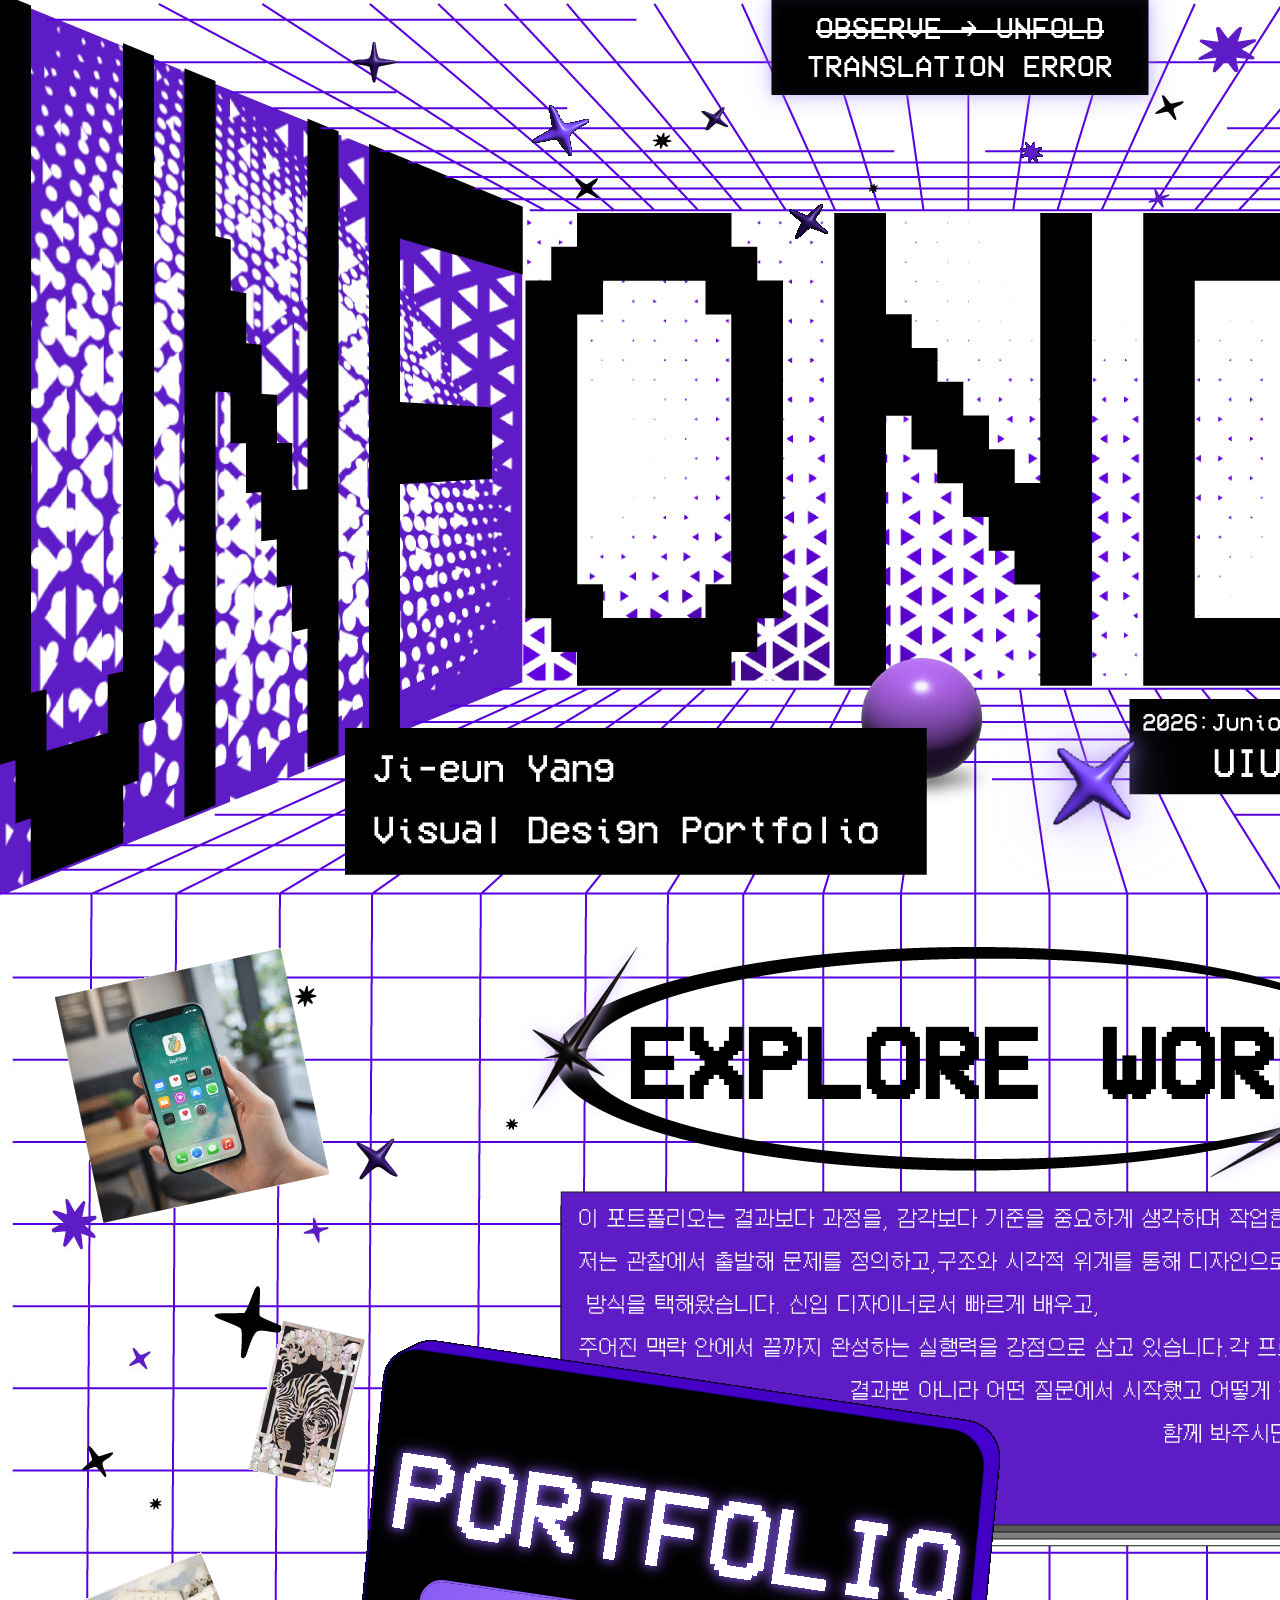
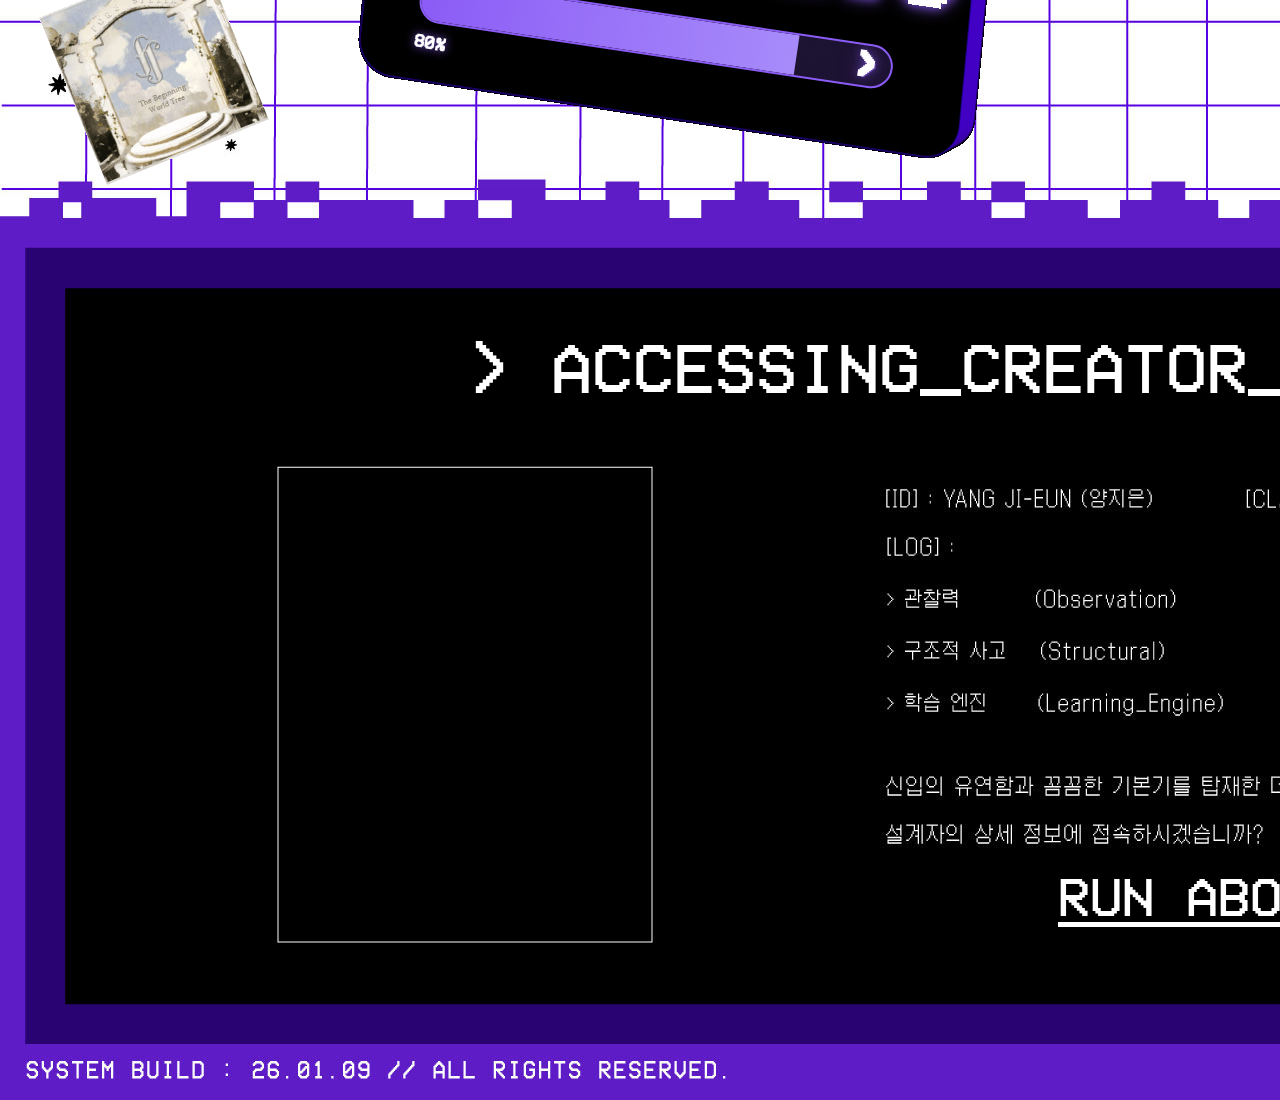
==== index.html @ 800c7cb9 "Add files via upload" ====
<!DOCTYPE html>
<html lang="ko">
<head>
    <meta charset="UTF-8">
    <meta name="viewport" content="width=device-width, initial-scale=1.0">
    <title>UNFOND - 양지은 포트폴리오</title>
    <link rel="stylesheet" href="css/index.css">
</head>
<body>
    <div class="loading-screen" id="loadingScreen">
        <div class="loading-content">
            <div class="loading-bar-container">
                <div class="loading-bar" id="loadingBar"></div>
            </div>
            <div class="loading-text" id="loadingText">0%</div>
        </div>
    </div>
    <div class="black-box"></div>
    <div class="image-wrapper">
        <div class="section-1-square">
            <div class="section-1-text">
                <div class="section-1-text-line1">OBSERVE → UNFOLD</div>
                <div class="section-1-text-line2">TRANSLATION ERROR</div>
            </div>
        </div>
        <img src="images/3d_1.png" alt="3D 1" class="section-1-3d">
        <img src="images/star_3.png" alt="Star 3" class="star-3">
        <img src="images/star_4.png" alt="Star 4" class="star-4">
        <img src="images/Section_1.jpg" alt="Background" usemap="#explore-work-map" class="bgc-image">
        <div class="section-2-container">
            <img src="images/Section_2.jpg" alt="Background" class="bgc-image section-2-bg">
            <div class="explore-work-text">EXPLORE WORK</div>
            <img src="images/STAR_1.png" alt="Star Section 2" class="star-section2">
            <img src="images/1.png" alt="Image 1" class="image-1">
            <img src="images/2.png" alt="Image 2" class="image-2">
            <img src="images/3.png" alt="Image 3" class="image-3">
            <img src="images/4.png" alt="Image 4" class="image-4">
            <img src="images/5.png" alt="Image 5" class="image-5">
            <img src="images/6.png" alt="Image 6" class="image-6">
            <img src="images/7.png" alt="Image 7" class="image-7">
            <a href="Portfolio.html" class="box-1-link">
                <img src="images/box_1.png" alt="Box 1" class="box-1-image">
            </a>
            <a href="Portfolio.html" class="text-2-link">
                <img src="images/text_2.png" alt="Text 2" class="text-2-image">
            </a>
            <a href="Portfolio.html" class="section-2-loading">
                <div class="section-2-loading-bar-container">
                    <div class="section-2-loading-bar" id="section2LoadingBar"></div>
                    <div class="section-2-loading-arrow">></div>
                    <div class="section-2-loading-view">view</div>
                </div>
                <div class="section-2-loading-text" id="section2LoadingText">80%</div>
            </a>
        </div>
        <img src="images/Section_3.jpg" alt="Background" class="bgc-image" id="bgi3-image">
        <div class="section3-text" id="section3-text">> ACCESSING_CREATOR_DATA<span class="blinking-underscore">_</span></div>
        <a href="about.html" class="section3-text-bottom" id="section3-text-bottom"> RUN ABOUT_ME.EXE → </a>
        <img src="images/star.png" alt="Star" class="star-1">
        <img src="images/star_2.png" alt="Star 2" class="star-2">
        <map name="explore-work-map">
            <area shape="rect" coords="495,1514,1039,1903" href="Portfolio.html" alt="EXPLORE WORK" title="EXPLORE WORK">
        </map>
    </div>
    <script src="script/index-loading.js"></script>
    <script src="script/index-scroll.js"></script>
    <script src="script/index-loading-link.js"></script>
</body>
</html>
---- css/index.css ----
@font-face {
    font-family: 'Galmuri14';
    src: url('../font/Galmuri14.ttf') format('truetype');
    font-weight: normal;
    font-style: normal;
}

@font-face {
    font-family: 'VCR_OSD_MONO_1.001';
    src: url('../font/VCR_OSD_MONO_1.001.ttf') format('truetype');
    font-weight: normal;
    font-style: normal;
}

* {
    margin: 0;
    padding: 0;
    box-sizing: border-box;
}

html {
    scrollbar-width: none; /* Firefox */
    -ms-overflow-style: none; /* IE and Edge */
}

html::-webkit-scrollbar {
    display: none; /* Chrome, Safari, Opera */
}

body {
    margin: 0;
    padding: 0;
    text-align: center;
    position: relative;
    overflow-y: scroll;
    -webkit-overflow-scrolling: touch;
    scroll-behavior: smooth;
    scroll-snap-type: y proximity;
    background-color: #000;
    background-image: 
        linear-gradient(rgba(139, 92, 246, 0.3) 1px, transparent 1px),
        linear-gradient(90deg, rgba(139, 92, 246, 0.3) 1px, transparent 1px);
    background-size: 50px 50px;
    scrollbar-width: none; /* Firefox */
    -ms-overflow-style: none; /* IE and Edge */
}

body::-webkit-scrollbar {
    display: none; /* Chrome, Safari, Opera */
}

.black-box {
    position: absolute;
    bottom: 0;
    left: 0;
    width: 100%;
    height: 1316px;
    background-color: #000;
    z-index: -1;
}

.image-wrapper {
    position: relative;
    width: 1920px;
    margin: 0 auto;
}

.section-1-square {
    position: absolute;
    top: 0;
    left: 50%;
    transform: translateX(-50%);
    width: 377px;
    height: 95px;
    background-color: #000000;
    opacity: 1;
    z-index: 100;
    box-shadow: 
        0 0 10px rgba(167, 139, 250, 0.4),
        0 0 20px rgba(167, 139, 250, 0.3),
        0 0 30px rgba(167, 139, 250, 0.2),
        inset 0 0 15px rgba(167, 139, 250, 0.1);
    display: flex;
    align-items: center;
    justify-content: center;
    padding: 10px;
    box-sizing: border-box;
    overflow: hidden;
}

.section-1-3d {
    position: absolute;
    top: 29%;
    left: 57%;
    transform: translate(-50%, -50%);
    width: auto;
    height: auto;
    z-index: 101;
    filter: drop-shadow(0 0 10px rgba(167, 139, 250, 0.6)) drop-shadow(0 0 20px rgba(167, 139, 250, 0.4)) drop-shadow(0 0 30px rgba(167, 139, 250, 0.3));
}

.section-1-text {
    display: flex;
    flex-direction: column;
    align-items: center;
    justify-content: center;
    width: 100%;
    height: 100%;
    text-align: center;
}

.section-1-text-line1 {
    font-family: 'VCR_OSD_MONO_1.001', monospace;
    font-size: 30px;
    color: #ffffff;
    text-decoration: line-through;
    white-space: nowrap;
    margin-bottom: 5px;
}

.section-1-text-line2 {
    font-family: 'VCR_OSD_MONO_1.001', monospace;
    font-size: 30px;
    color: #ffffff;
    white-space: nowrap;
}

.bgc-image {
    width: 1920px;
    height: auto;
    display: block;
    margin: 0 auto;
    position: relative;
    scroll-snap-align: start;
}

.section-2-container {
    position: relative;
    width: 1920px;
    margin: 0 auto;
    scroll-snap-align: start;
}

.section-2-bg {
    width: 1920px;
    height: auto;
    display: block;
    margin: 0 auto;
}

.star-section2 {
    position: absolute;
    top: 18%;
    left: 51%;
    transform: translate(-50%, -50%);
    width: auto;
    height: auto;
    display: block;
    z-index: 5;
    filter: drop-shadow(0 0 5px rgba(220, 200, 255, 0.9)) drop-shadow(0 0 8px rgba(220, 200, 255, 0.6));
}

.explore-work-text {
    position: absolute;
    top: 111px;
    left: 51%;
    transform: translateX(calc(-50% + 0.5px));
    font-family: 'VCR_OSD_MONO_1.001', monospace;
    font-size: 100px;
    font-weight: bold;
    color: #000000;
    text-align: center;
    z-index: 10;
    white-space: nowrap;
}

.image-1 {
    position: absolute;
    top: 85%;
    left: 8%;
    transform: translate(-50%, -50%);
    width: auto;
    height: auto;
    display: block;
    z-index: 6;
    animation: floatImage1 2.5s ease-in-out infinite;
    animation-delay: 0s;
}

.image-4 {
    position: absolute;
    top: 21%;
    left: 10%;
    transform: translate(-50%, -50%);
    width: auto;
    height: auto;
    display: block;
    z-index: 6;
    animation: floatImage4 3.6s ease-in-out infinite;
    animation-delay: 0.3s;
}

.image-5 {
    position: absolute;
    top: 56%;
    left: 16%;
    transform: translate(-50%, -50%);
    width: auto;
    height: auto;
    display: block;
    z-index: 6;
    animation: floatImage5 4.2s ease-in-out infinite;
    animation-delay: 0.6s;
}

.image-2 {
    position: absolute;
    top: 17%;
    left: 84%;
    transform: translate(-50%, -50%);
    width: auto;
    height: auto;
    display: block;
    z-index: 6;
    animation: floatImage2 3.2s ease-in-out infinite;
    animation-delay: 0.1s;
}

.image-3 {
    position: absolute;
    top: 82%;
    left: 83%;
    transform: translate(-50%, -50%);
    width: auto;
    height: auto;
    display: block;
    z-index: 6;
    animation: floatImage3 3.8s ease-in-out infinite;
    animation-delay: 0.4s;
}

.image-6 {
    position: absolute;
    top: 46%;
    left: 81%;
    transform: translate(-50%, -50%);
    width: auto;
    height: auto;
    display: block;
    z-index: 6;
    animation: floatImage6 4.0s ease-in-out infinite;
    animation-delay: 0.5s;
}

.image-7 {
    position: absolute;
    top: 55%;
    left: 94%;
    transform: translate(-50%, -50%);
    width: auto;
    height: auto;
    display: block;
    z-index: 6;
    animation: floatImage7 3.4s ease-in-out infinite;
    animation-delay: 0.2s;
}

@keyframes floatImage1 {
    0%, 100% {
        transform: translate(-50%, -50%) translateY(0);
    }
    50% {
        transform: translate(-50%, -50%) translateY(-20px);
    }
}

@keyframes floatImage4 {
    0%, 100% {
        transform: translate(-50%, -50%) translateY(0);
    }
    50% {
        transform: translate(-50%, -50%) translateY(-18px);
    }
}

@keyframes floatImage5 {
    0%, 100% {
        transform: translate(-50%, -50%) translateY(0);
    }
    50% {
        transform: translate(-50%, -50%) translateY(-22px);
    }
}

@keyframes floatImage2 {
    0%, 100% {
        transform: translate(-50%, -50%) translateY(0);
    }
    50% {
        transform: translate(-50%, -50%) translateY(-18px);
    }
}

@keyframes floatImage3 {
    0%, 100% {
        transform: translate(-50%, -50%) translateY(0);
    }
    50% {
        transform: translate(-50%, -50%) translateY(-20px);
    }
}

@keyframes floatImage6 {
    0%, 100% {
        transform: translate(-50%, -50%) translateY(0);
    }
    50% {
        transform: translate(-50%, -50%) translateY(-19px);
    }
}

@keyframes floatImage7 {
    0%, 100% {
        transform: translate(-50%, -50%) translateY(0);
    }
    50% {
        transform: translate(-50%, -50%) translateY(-21px);
    }
}

.box-1-link {
    position: absolute;
    top: 434px;
    left: 344px;
    z-index: 50;
    display: block;
    cursor: pointer;
}

.box-1-image {
    display: block;
    width: auto;
    height: auto;
}

.text-2-link {
    position: absolute;
    top: 456px;
    left: 335px;
    z-index: 51;
    display: block;
    cursor: pointer;
}

.text-2-image {
    display: block;
    width: auto;
    height: auto;
    filter: drop-shadow(0 0 5px rgba(139, 92, 246, 0.8)) 
            drop-shadow(0 0 8px rgba(139, 92, 246, 0.6));
    transition: filter 0.3s ease;
}

.text-2-link:hover .text-2-image {
    filter: drop-shadow(0 0 8px rgba(139, 92, 246, 1)) 
            drop-shadow(0 0 12px rgba(139, 92, 246, 0.8));
}

.section-2-loading {
    position: absolute;
    top: 712px;
    left: 415px;
    z-index: 52;
    display: flex;
    flex-direction: column;
    align-items: flex-start;
    gap: 10px;
    transform: rotate(8.5deg);
    text-decoration: none;
    cursor: pointer;
}

.section-2-loading-bar-container {
    width: 478px;
    height: 44px;
    background-color: rgba(139, 92, 246, 0.2);
    border: 2px solid #8B5CF6;
    border-radius: 55px;
    overflow: hidden;
    position: relative;
}

.section-2-loading-bar {
    height: 100%;
    width: 80%;
    background: linear-gradient(90deg, #8B5CF6, #A78BFA);
    transition: width 0.5s ease;
}

.section-2-loading:hover .section-2-loading-bar {
    width: 100%;
}

.section-2-loading-arrow {
    position: absolute;
    right: 15px;
    top: 50%;
    transform: translateY(-50%);
    color: #fff;
    font-family: 'VCR_OSD_MONO_1.001', monospace;
    font-size: 32px;
    font-weight: 900;
    -webkit-text-stroke: 2px #fff;
    text-shadow: 
        0 0 10px rgba(139, 92, 246, 0.8),
        0 0 20px rgba(139, 92, 246, 0.6),
        2px 2px 0px rgba(139, 92, 246, 0.5);
    animation: blinkArrow 1s ease-in-out infinite;
    transition: color 0.5s ease, -webkit-text-stroke 0.5s ease, text-shadow 0.5s ease;
}

.section-2-loading:hover .section-2-loading-arrow {
    color: #000;
    -webkit-text-stroke: 2px #000;
    text-shadow: 
        0 0 10px rgba(0, 0, 0, 0.8),
        0 0 20px rgba(0, 0, 0, 0.6),
        2px 2px 0px rgba(0, 0, 0, 0.5);
}

.section-2-loading-view {
    position: absolute;
    right: 60px;
    top: 50%;
    transform: translateY(-50%);
    font-family: 'VCR_OSD_MONO_1.001', monospace;
    font-size: 20px;
    color: #000;
    opacity: 0;
    visibility: hidden;
    transition: opacity 0.3s ease 0.5s, visibility 0.3s ease 0.5s;
    pointer-events: none;
    z-index: 10;
}

.section-2-loading:hover .section-2-loading-view {
    opacity: 1;
    visibility: visible;
}



@keyframes blinkArrow {
    0%, 100% {
        opacity: 1;
    }
    50% {
        opacity: 0.3;
    }
}

.section-2-loading-text {
    color: #fff;
    font-family: 'VCR_OSD_MONO_1.001', monospace;
    font-size: 18px;
    font-weight: bold;
    text-shadow: 0 0 10px rgba(139, 92, 246, 0.8);
    transition: opacity 0.3s ease;
}

.star-1 {
    position: absolute;
    top: 194px;
    left: 781px;
    width: auto;
    height: auto;
    display: block;
    z-index: 5;
    animation: floatStar1 3.2s ease-in-out infinite, starGlow 2.1s ease-in-out infinite;
    animation-delay: 0s;
}

.star-2 {
    position: absolute;
    top: 124px;
    left: 1003px;
    width: auto;
    height: auto;
    display: block;
    z-index: 5;
    animation: floatStar2 4.5s ease-in-out infinite, starGlow 2.15s ease-in-out infinite;
    animation-delay: 0.3s;
}

.star-3 {
    position: absolute;
    top: 89px;
    left: 519px;
    width: auto;
    height: auto;
    display: block;
    z-index: 5;
    animation: floatStar3 3.8s ease-in-out infinite, starGlow 2s ease-in-out infinite;
    animation-delay: 0.6s;
}

.star-4 {
    position: absolute;
    top: 135px;
    left: 1270px;
    width: auto;
    height: auto;
    display: block;
    z-index: 5;
    animation: floatStar4 4.2s ease-in-out infinite, starGlow 2.2s ease-in-out infinite;
    animation-delay: 0.2s;
}

@keyframes floatStar1 {
    0%, 100% {
        transform: translateY(0);
    }
    50% {
        transform: translateY(-18px);
    }
}

@keyframes floatStar2 {
    0%, 100% {
        transform: translateY(0);
    }
    50% {
        transform: translateY(-20px);
    }
}

@keyframes floatStar3 {
    0%, 100% {
        transform: translateY(0);
    }
    50% {
        transform: translateY(-16px);
    }
}

@keyframes floatStar4 {
    0%, 100% {
        transform: translateY(0);
    }
    50% {
        transform: translateY(-22px);
    }
}

@keyframes starGlow {
    0%, 100% {
        filter: drop-shadow(0 0 5px rgba(220, 200, 255, 0.9)) 
                drop-shadow(0 0 8px rgba(220, 200, 255, 0.6));
    }
    50% {
        filter: drop-shadow(0 0 8px rgba(220, 200, 255, 1)) 
                drop-shadow(0 0 12px rgba(220, 200, 255, 0.7));
    }
}

area {
    cursor: pointer;
}

.section3-text {
    position: absolute;
    font-family: 'VCR_OSD_MONO_1.001', monospace;
    font-size: 70px;
    color: #fff;
    text-align: center;
    z-index: 10;
    white-space: nowrap;
}

.blinking-underscore {
    display: inline-block;
    animation: blinkUnderscore 2s infinite;
    font-weight: 100;
}

@keyframes blinkUnderscore {
    0%, 50% {
        opacity: 1;
    }
    51%, 100% {
        opacity: 0;
    }
}

.section3-text-bottom {
    position: absolute;
    font-family: 'VCR_OSD_MONO_1.001', monospace;
    font-size: 55px;
    color: #fff;
    text-align: right;
    z-index: 10;
    white-space: nowrap;
    cursor: pointer;
    transition: all 0.3s ease;
}

.section3-text-bottom:hover {
    text-decoration: underline;
    text-shadow: 
        0 0 10px rgba(139, 92, 246, 0.8),
        0 0 20px rgba(139, 92, 246, 0.6),
        0 0 30px rgba(139, 92, 246, 0.4),
        0 0 40px rgba(139, 92, 246, 0.3),
        0 0 50px rgba(139, 92, 246, 0.2);
    animation: sparkleGlow 1.5s ease-in-out infinite;
}

@keyframes sparkleGlow {
    0%, 100% {
        text-shadow: 
            0 0 10px rgba(139, 92, 246, 0.8),
            0 0 20px rgba(139, 92, 246, 0.6),
            0 0 30px rgba(139, 92, 246, 0.4),
            0 0 40px rgba(139, 92, 246, 0.3),
            0 0 50px rgba(139, 92, 246, 0.2);
    }
    25% {
        text-shadow: 
            0 0 15px rgba(139, 92, 246, 1),
            0 0 25px rgba(139, 92, 246, 0.8),
            0 0 35px rgba(139, 92, 246, 0.6),
            0 0 45px rgba(139, 92, 246, 0.4),
            0 0 55px rgba(139, 92, 246, 0.3),
            0 0 65px rgba(139, 92, 246, 0.2);
    }
    50% {
        text-shadow: 
            0 0 20px rgba(139, 92, 246, 1),
            0 0 30px rgba(139, 92, 246, 0.9),
            0 0 40px rgba(139, 92, 246, 0.7),
            0 0 50px rgba(139, 92, 246, 0.5),
            0 0 60px rgba(139, 92, 246, 0.4),
            0 0 70px rgba(139, 92, 246, 0.3),
            0 0 80px rgba(139, 92, 246, 0.2);
    }
    75% {
        text-shadow: 
            0 0 15px rgba(139, 92, 246, 1),
            0 0 25px rgba(139, 92, 246, 0.8),
            0 0 35px rgba(139, 92, 246, 0.6),
            0 0 45px rgba(139, 92, 246, 0.4),
            0 0 55px rgba(139, 92, 246, 0.3),
            0 0 65px rgba(139, 92, 246, 0.2);
    }
}

.loading-screen {
    position: fixed;
    top: 0;
    left: 0;
    width: 100%;
    height: 100%;
    background-color: #000;
    background-image: 
        linear-gradient(rgba(139, 92, 246, 0.3) 1px, transparent 1px),
        linear-gradient(90deg, rgba(139, 92, 246, 0.3) 1px, transparent 1px),
        radial-gradient(circle, rgba(139, 92, 246, 0.6) 1px, transparent 1px),
        radial-gradient(circle, rgba(167, 139, 250, 0.4) 0.5px, transparent 0.5px);
    background-size: 
        50px 50px,
        50px 50px,
        100px 100px,
        50px 50px;
    background-position: 
        0 0,
        0 0,
        0 0,
        25px 25px;
    z-index: 10000;
    display: flex;
    align-items: center;
    justify-content: center;
    transition: opacity 0.5s ease, visibility 0.5s ease;
    overflow: hidden;
}

.loading-screen.hidden {
    opacity: 0;
    visibility: hidden;
}

.loading-content {
    text-align: center;
}

.loading-bar-container {
    width: 300px;
    height: 20px;
    background-color: rgba(139, 92, 246, 0.2);
    border: 2px solid #8B5CF6;
    border-radius: 10px;
    overflow: hidden;
    margin-bottom: 20px;
}

.loading-bar {
    height: 100%;
    width: 0%;
    background: linear-gradient(90deg, #8B5CF6, #A78BFA);
    transition: width 0.3s ease;
    box-shadow: 0 0 10px rgba(139, 92, 246, 0.8);
}

.loading-text {
    color: #fff;
    font-size: 24px;
    font-weight: bold;
    text-shadow: 0 0 10px rgba(139, 92, 246, 0.8);
}
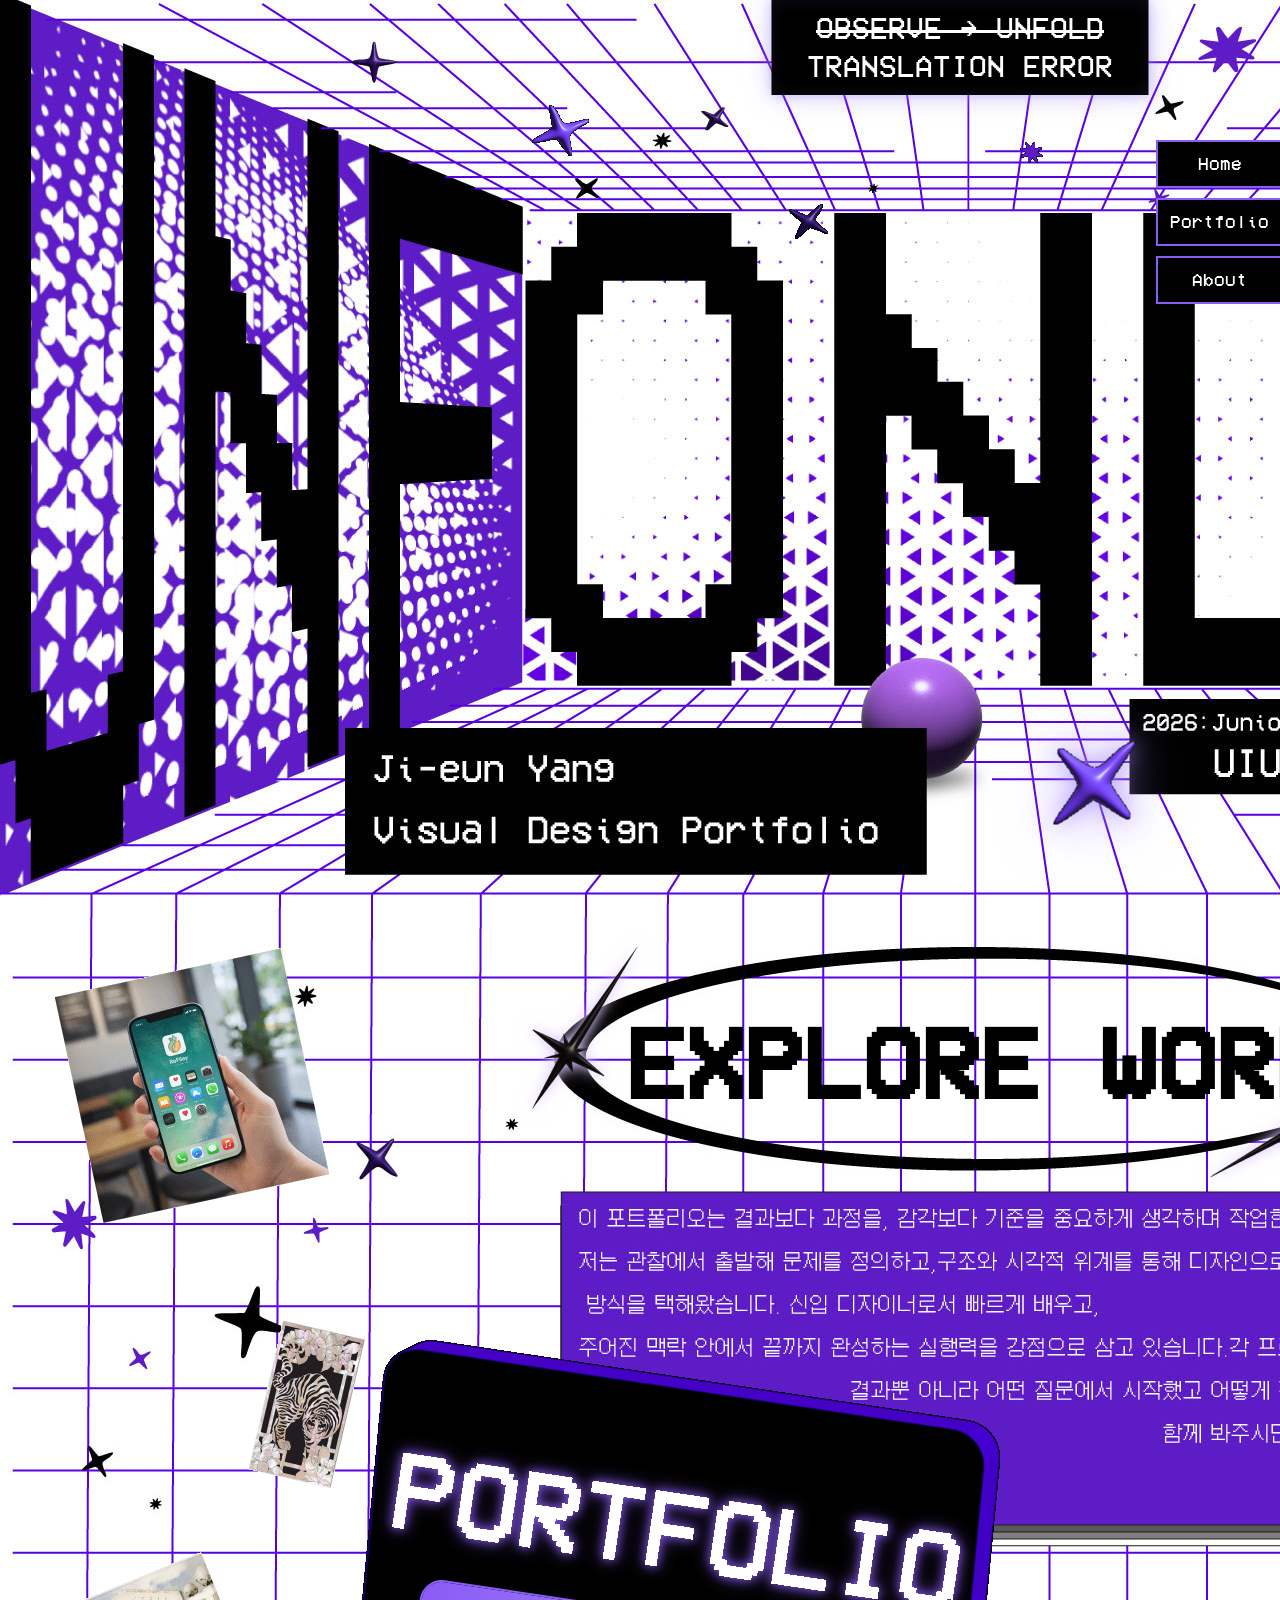
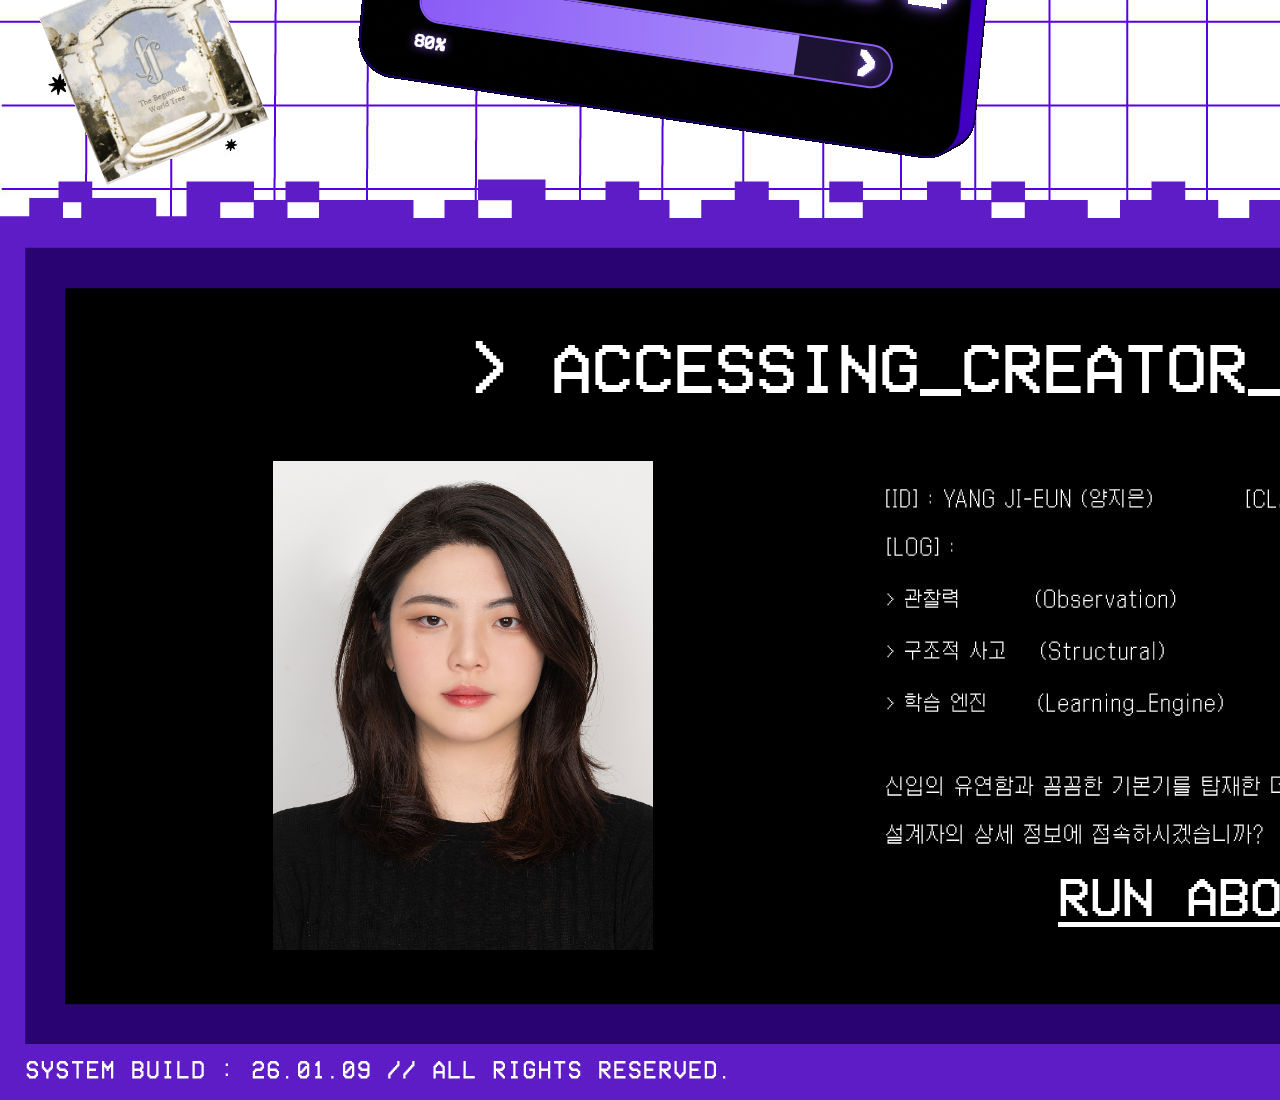
==== commit 10bf2dc7: "Add files via upload" ====
--- a/index.html
+++ b/index.html
@@ -15,8 +15,14 @@
             <div class="loading-text" id="loadingText">0%</div>
         </div>
     </div>
+    <nav class="right-navigation-top">
+        <a href="index.html" class="nav-item">Home</a>
+        <a href="Portfolio.html" class="nav-item">Portfolio</a>
+        <a href="about.html" class="nav-item">About</a>
+    </nav>
     <div class="black-box"></div>
     <div class="image-wrapper">
+        <img src="images/me1.jpg" alt="Me" class="me1-image">
         <div class="section-1-square">
             <div class="section-1-text">
                 <div class="section-1-text-line1">OBSERVE → UNFOLD</div>
--- a/css/index.css
+++ b/css/index.css
@@ -33,6 +33,7 @@
     text-align: center;
     position: relative;
     overflow-y: scroll;
+    overflow-x: hidden;
     -webkit-overflow-scrolling: touch;
     scroll-behavior: smooth;
     scroll-snap-type: y proximity;
@@ -63,6 +64,16 @@
     position: relative;
     width: 1920px;
     margin: 0 auto;
+}
+
+.me1-image {
+    position: absolute;
+    width: 380px;
+    height: auto;
+    top: 2061px;
+    left: 273px;
+    z-index: 5;
+    object-fit: contain;
 }
 
 .section-1-square {
@@ -128,6 +139,7 @@
 .bgc-image {
     width: 1920px;
     height: auto;
+    max-width: 100%;
     display: block;
     margin: 0 auto;
     position: relative;
@@ -144,6 +156,7 @@
 .section-2-bg {
     width: 1920px;
     height: auto;
+    max-width: 100%;
     display: block;
     margin: 0 auto;
 }
@@ -193,6 +206,7 @@
     left: 10%;
     transform: translate(-50%, -50%);
     width: auto;
+    max-width: 100%;
     height: auto;
     display: block;
     z-index: 6;
@@ -206,6 +220,7 @@
     left: 16%;
     transform: translate(-50%, -50%);
     width: auto;
+    max-width: 100%;
     height: auto;
     display: block;
     z-index: 6;
@@ -219,6 +234,7 @@
     left: 84%;
     transform: translate(-50%, -50%);
     width: auto;
+    max-width: 100%;
     height: auto;
     display: block;
     z-index: 6;
@@ -232,6 +248,7 @@
     left: 83%;
     transform: translate(-50%, -50%);
     width: auto;
+    max-width: 100%;
     height: auto;
     display: block;
     z-index: 6;
@@ -245,6 +262,7 @@
     left: 81%;
     transform: translate(-50%, -50%);
     width: auto;
+    max-width: 100%;
     height: auto;
     display: block;
     z-index: 6;
@@ -258,6 +276,7 @@
     left: 94%;
     transform: translate(-50%, -50%);
     width: auto;
+    max-width: 100%;
     height: auto;
     display: block;
     z-index: 6;
@@ -340,6 +359,7 @@
 .box-1-image {
     display: block;
     width: auto;
+    max-width: 100%;
     height: auto;
 }
 
@@ -355,6 +375,7 @@
 .text-2-image {
     display: block;
     width: auto;
+    max-width: 100%;
     height: auto;
     filter: drop-shadow(0 0 5px rgba(139, 92, 246, 0.8)) 
             drop-shadow(0 0 8px rgba(139, 92, 246, 0.6));
@@ -473,6 +494,7 @@
     top: 194px;
     left: 781px;
     width: auto;
+    max-width: 100%;
     height: auto;
     display: block;
     z-index: 5;
@@ -485,6 +507,7 @@
     top: 124px;
     left: 1003px;
     width: auto;
+    max-width: 100%;
     height: auto;
     display: block;
     z-index: 5;
@@ -497,6 +520,7 @@
     top: 89px;
     left: 519px;
     width: auto;
+    max-width: 100%;
     height: auto;
     display: block;
     z-index: 5;
@@ -509,6 +533,7 @@
     top: 135px;
     left: 1270px;
     width: auto;
+    max-width: 100%;
     height: auto;
     display: block;
     z-index: 5;
@@ -717,3 +742,217 @@
     font-weight: bold;
     text-shadow: 0 0 10px rgba(139, 92, 246, 0.8);
 }
+
+/* 모바일 반응형 스타일 */
+@media (max-width: 768px) {
+    .image-wrapper {
+        width: 100%;
+        max-width: 100%;
+    }
+
+    .bgc-image {
+        width: 100%;
+        max-width: 100%;
+        height: auto;
+    }
+
+    .section-2-container {
+        width: 100%;
+        max-width: 100%;
+    }
+
+    .section-2-bg {
+        width: 100%;
+        max-width: 100%;
+    }
+
+    .section-1-square {
+        width: 90%;
+        max-width: 100%;
+        height: auto;
+        min-height: 70px;
+        padding: 15px 10px;
+    }
+
+    .section-1-text-line1,
+    .section-1-text-line2 {
+        font-size: 16px;
+    }
+
+    .section-1-3d {
+        width: 60%;
+        max-width: 100%;
+        top: 25%;
+        left: 50%;
+    }
+
+    .star-3,
+    .star-4 {
+        width: 30px;
+        max-width: 100%;
+        height: auto;
+    }
+
+    .star-1,
+    .star-2 {
+        width: 25px;
+        max-width: 100%;
+        height: auto;
+    }
+
+    .explore-work-text {
+        font-size: 32px;
+        top: 60px;
+        left: 50%;
+        white-space: normal;
+    }
+
+    .star-section2 {
+        width: 40px;
+        max-width: 100%;
+        height: auto;
+        top: 15%;
+    }
+
+    .image-1,
+    .image-2,
+    .image-3,
+    .image-4,
+    .image-5,
+    .image-6,
+    .image-7 {
+        width: 60px;
+        max-width: 100%;
+        height: auto;
+    }
+
+    .box-1-link {
+        top: 30%;
+        left: 10%;
+        width: 80px;
+        max-width: 100%;
+    }
+
+    .box-1-image {
+        width: 100%;
+        max-width: 100%;
+        height: auto;
+    }
+
+    .text-2-link {
+        top: 32%;
+        left: 10%;
+        width: 100px;
+        max-width: 100%;
+    }
+
+    .text-2-image {
+        width: 100%;
+        max-width: 100%;
+        height: auto;
+    }
+
+    .section-2-loading {
+        top: 50%;
+        left: 50%;
+        transform: translate(-50%, -50%) rotate(0deg);
+        width: 80%;
+        max-width: 100%;
+    }
+
+    .section-2-loading-bar-container {
+        width: 100%;
+        max-width: 100%;
+        height: 36px;
+    }
+
+    .section-2-loading-arrow {
+        font-size: 24px;
+        right: 10px;
+    }
+
+    .section-2-loading-view {
+        right: 45px;
+        font-size: 16px;
+    }
+
+    .section-2-loading-text {
+        font-size: 14px;
+    }
+
+    .section3-text {
+        font-size: 24px;
+        left: 50%;
+        transform: translateX(-50%);
+        width: 90%;
+        max-width: 100%;
+        padding: 0 10px;
+        white-space: normal;
+        word-wrap: break-word;
+    }
+
+    .section3-text-bottom {
+        font-size: 20px;
+        left: 50%;
+        transform: translateX(-50%);
+        width: 90%;
+        max-width: 100%;
+        text-align: center;
+        white-space: normal;
+    }
+
+    .black-box {
+        height: auto;
+        min-height: 100vh;
+    }
+
+    .loading-bar-container {
+        width: 80%;
+        max-width: 250px;
+    }
+
+    .loading-text {
+        font-size: 18px;
+    }
+
+    map area {
+        display: none;
+    }
+}
+
+/* 페이지 간 이동 네비게이션 */
+.right-navigation-top {
+    position: fixed;
+    right: -3px;
+    top: 120px;
+    background-color: transparent;
+    padding: 20px 0 20px 15px;
+    display: flex;
+    flex-direction: column;
+    gap: 10px;
+    z-index: 1000;
+}
+
+.right-navigation-top .nav-item {
+    background-color: #000000;
+    color: #ffffff;
+    text-decoration: none;
+    padding: 12px 12px;
+    text-align: center;
+    white-space: nowrap;
+    transition: all 0.3s ease;
+    display: block;
+    border: 2px solid #8B5CF6;
+    font-size: 18px;
+    font-family: 'VCR_OSD_MONO_1.001', monospace;
+    box-shadow: 0 0 0 rgba(139, 92, 246, 0);
+}
+
+.right-navigation-top .nav-item:hover {
+    background-color: #8B5CF6;
+    border-color: #A78BFA;
+    box-shadow: 
+        0 0 5px rgba(167, 139, 250, 0.6),
+        0 0 10px rgba(139, 92, 246, 0.4),
+        0 0 15px rgba(139, 92, 246, 0.2);
+}
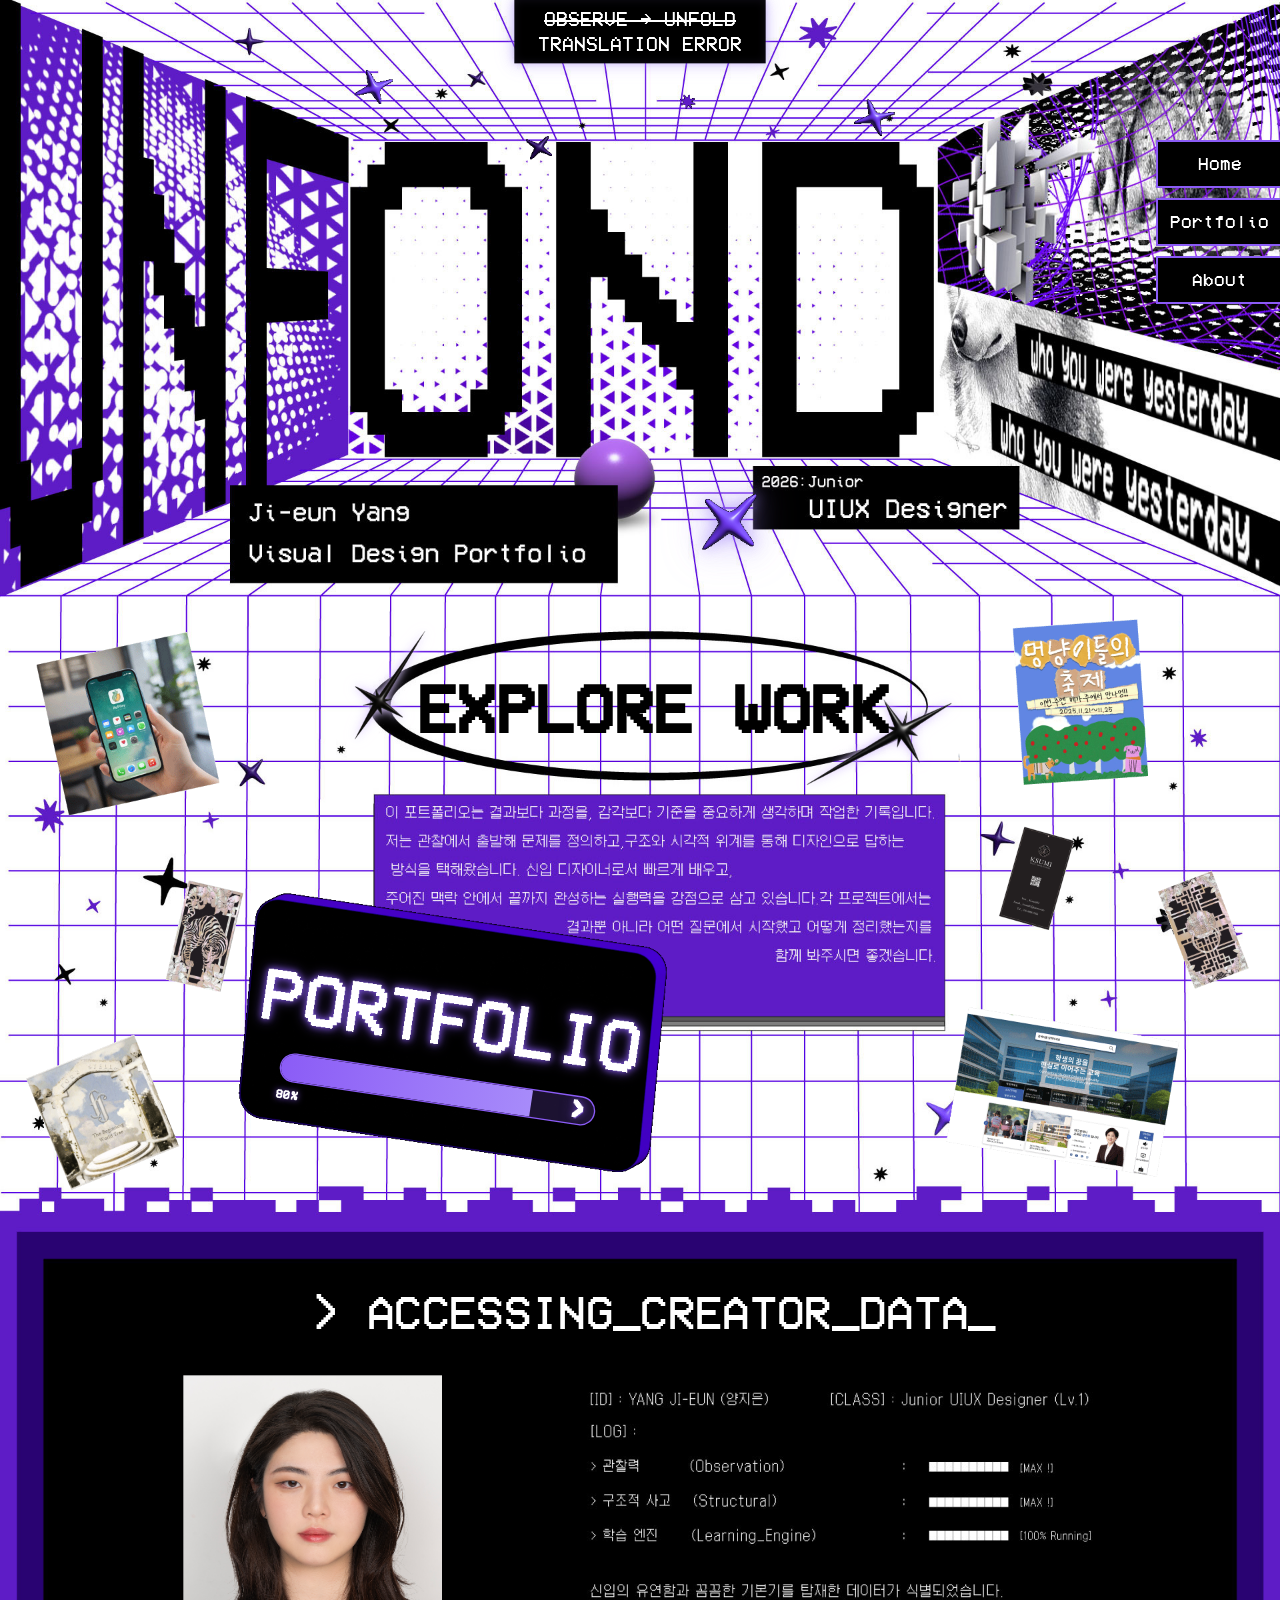
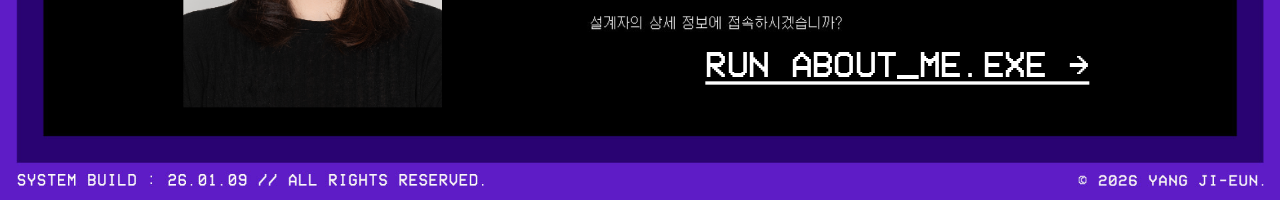
==== commit 243682b6: "Add files via upload" ====
--- a/index.html
+++ b/index.html
@@ -1,4 +1,4 @@
-<!DOCTYPE html>
+ <!DOCTYPE html>
 <html lang="ko">
 <head>
     <meta charset="UTF-8">
@@ -15,60 +15,99 @@
             <div class="loading-text" id="loadingText">0%</div>
         </div>
     </div>
-    <nav class="right-navigation-top">
-        <a href="index.html" class="nav-item">Home</a>
-        <a href="Portfolio.html" class="nav-item">Portfolio</a>
-        <a href="about.html" class="nav-item">About</a>
-    </nav>
-    <div class="black-box"></div>
-    <div class="image-wrapper">
-        <img src="images/me1.jpg" alt="Me" class="me1-image">
-        <div class="section-1-square">
-            <div class="section-1-text">
-                <div class="section-1-text-line1">OBSERVE → UNFOLD</div>
-                <div class="section-1-text-line2">TRANSLATION ERROR</div>
-            </div>
+    <a class="skip-link" href="#main">본문 바로가기</a>
+
+    <header class="site-header">
+        <nav class="right-navigation-top site-nav" aria-label="주요">
+            <a href="index.html" class="nav-item" aria-current="page">Home</a>
+            <a href="Portfolio.html" class="nav-item">Portfolio</a>
+            <a href="about.html" class="nav-item">About</a>
+        </nav>
+    </header>
+
+    <main id="main" class="site-main">
+        <h1 class="sr-only">UNFOND - 양지은 포트폴리오</h1>
+
+        <!-- 기존 디자인 자산을 "섹션" 단위로 묶어서,
+             모바일→태블릿→데스크톱으로 CSS 재배치가 쉬운 뼈대를 제공합니다. -->
+        <div class="home-canvas">
+        <div class="image-wrapper">
+            <section class="home-section home-hero" aria-labelledby="home-hero-title">
+                <h2 id="home-hero-title" class="sr-only">메인</h2>
+
+                <div class="black-box" aria-hidden="true"></div>
+
+                <div class="section-1-square">
+                    <div class="section-1-text">
+                        <div class="section-1-text-line1">OBSERVE → UNFOLD</div>
+                        <div class="section-1-text-line2">TRANSLATION ERROR</div>
+                    </div>
+                </div>
+
+                <img src="images/3d_1.png" alt="" class="section-1-3d" aria-hidden="true">
+                <img src="images/star_3.png" alt="" class="star-3" aria-hidden="true">
+                <img src="images/star_4.png" alt="" class="star-4" aria-hidden="true">
+                <img src="images/Section_1.jpg" alt="" class="bgc-image" aria-hidden="true">
+
+                <!-- (제거) 작업 보러가기 CTA -->
+            </section>
+
+            <section class="home-section home-work" aria-labelledby="home-work-title">
+                <h2 id="home-work-title" class="sr-only">포트폴리오 하이라이트</h2>
+
+                <div class="section-2-container">
+                    <img src="images/Section_2.jpg" alt="" class="bgc-image section-2-bg" aria-hidden="true">
+
+                    <div class="explore-work-text">EXPLORE WORK</div>
+
+                    <img src="images/STAR_1.png" alt="" class="star-section2" aria-hidden="true">
+                    <img src="images/1.png" alt="작업 썸네일 1" class="image-1">
+                    <img src="images/2.png" alt="작업 썸네일 2" class="image-2">
+                    <img src="images/3.png" alt="작업 썸네일 3" class="image-3">
+                    <img src="images/4.png" alt="작업 썸네일 4" class="image-4">
+                    <img src="images/5.png" alt="작업 썸네일 5" class="image-5">
+                    <img src="images/6.png" alt="작업 썸네일 6" class="image-6">
+                    <img src="images/7.png" alt="작업 썸네일 7" class="image-7">
+
+                    <a href="Portfolio.html" class="box-1-link" aria-label="포트폴리오로 이동">
+                        <img src="images/box_1.png" alt="" class="box-1-image" aria-hidden="true">
+                    </a>
+                    <a href="Portfolio.html" class="text-2-link" aria-hidden="true" tabindex="-1">
+                        <img src="images/text_2.png" alt="" class="text-2-image" aria-hidden="true">
+                    </a>
+
+                    <!-- JS 의존: class(.section-2-loading), id(section2LoadingText) 유지 -->
+                    <a href="Portfolio.html" class="section-2-loading" aria-label="포트폴리오 보기">
+                        <div class="section-2-loading-bar-container">
+                            <div class="section-2-loading-bar" id="section2LoadingBar"></div>
+                            <div class="section-2-loading-arrow" aria-hidden="true">></div>
+                            <div class="section-2-loading-view" aria-hidden="true">view</div>
+                        </div>
+                        <div class="section-2-loading-text" id="section2LoadingText">80%</div>
+                    </a>
+                </div>
+            </section>
+
+            <section class="home-section home-about" aria-labelledby="home-about-title">
+                <h2 id="home-about-title" class="sr-only">소개</h2>
+
+                <img src="images/Section_3.jpg" alt="" class="bgc-image" id="bgi3-image" aria-hidden="true">
+
+                <!-- JS 의존: id(section3-text), id(section3-text-bottom) 유지 -->
+                <div class="section3-text" id="section3-text">> ACCESSING_CREATOR_DATA<span class="blinking-underscore">_</span></div>
+                <a href="about.html" class="section3-text-bottom" id="section3-text-bottom"> RUN ABOUT_ME.EXE → </a>
+
+                <img src="images/star.png" alt="" class="star-1" aria-hidden="true">
+                <img src="images/star_2.png" alt="" class="star-2" aria-hidden="true">
+
+                <img src="images/me.jpg" alt="프로필 사진" class="home-bottom-me">
+            </section>
         </div>
-        <img src="images/3d_1.png" alt="3D 1" class="section-1-3d">
-        <img src="images/star_3.png" alt="Star 3" class="star-3">
-        <img src="images/star_4.png" alt="Star 4" class="star-4">
-        <img src="images/Section_1.jpg" alt="Background" usemap="#explore-work-map" class="bgc-image">
-        <div class="section-2-container">
-            <img src="images/Section_2.jpg" alt="Background" class="bgc-image section-2-bg">
-            <div class="explore-work-text">EXPLORE WORK</div>
-            <img src="images/STAR_1.png" alt="Star Section 2" class="star-section2">
-            <img src="images/1.png" alt="Image 1" class="image-1">
-            <img src="images/2.png" alt="Image 2" class="image-2">
-            <img src="images/3.png" alt="Image 3" class="image-3">
-            <img src="images/4.png" alt="Image 4" class="image-4">
-            <img src="images/5.png" alt="Image 5" class="image-5">
-            <img src="images/6.png" alt="Image 6" class="image-6">
-            <img src="images/7.png" alt="Image 7" class="image-7">
-            <a href="Portfolio.html" class="box-1-link">
-                <img src="images/box_1.png" alt="Box 1" class="box-1-image">
-            </a>
-            <a href="Portfolio.html" class="text-2-link">
-                <img src="images/text_2.png" alt="Text 2" class="text-2-image">
-            </a>
-            <a href="Portfolio.html" class="section-2-loading">
-                <div class="section-2-loading-bar-container">
-                    <div class="section-2-loading-bar" id="section2LoadingBar"></div>
-                    <div class="section-2-loading-arrow">></div>
-                    <div class="section-2-loading-view">view</div>
-                </div>
-                <div class="section-2-loading-text" id="section2LoadingText">80%</div>
-            </a>
         </div>
-        <img src="images/Section_3.jpg" alt="Background" class="bgc-image" id="bgi3-image">
-        <div class="section3-text" id="section3-text">> ACCESSING_CREATOR_DATA<span class="blinking-underscore">_</span></div>
-        <a href="about.html" class="section3-text-bottom" id="section3-text-bottom"> RUN ABOUT_ME.EXE → </a>
-        <img src="images/star.png" alt="Star" class="star-1">
-        <img src="images/star_2.png" alt="Star 2" class="star-2">
-        <map name="explore-work-map">
-            <area shape="rect" coords="495,1514,1039,1903" href="Portfolio.html" alt="EXPLORE WORK" title="EXPLORE WORK">
-        </map>
-    </div>
+    </main>
+
     <script src="script/index-loading.js"></script>
+    <script src="script/index-responsive-scale.js"></script>
     <script src="script/index-scroll.js"></script>
     <script src="script/index-loading-link.js"></script>
 </body>
--- a/css/index.css
+++ b/css/index.css
@@ -50,6 +50,57 @@
     display: none; /* Chrome, Safari, Opera */
 }
 
+/* Home 캔버스 스케일(Portfolio 방식) */
+:root {
+    --home-scale: 1;
+}
+
+.home-canvas {
+    width: 1920px;
+    max-width: none;
+    margin: 0;
+    position: relative;
+    left: 50%;
+    transform: translateX(-50%) scale(var(--home-scale));
+    transform-origin: top center;
+}
+
+/* 접근성/레이아웃 뼈대 유틸리티 (모바일 퍼스트 구조용) */
+.sr-only {
+    position: absolute;
+    width: 1px;
+    height: 1px;
+    padding: 0;
+    margin: -1px;
+    overflow: hidden;
+    clip: rect(0, 0, 0, 0);
+    white-space: nowrap;
+    border: 0;
+}
+
+.skip-link {
+    position: absolute;
+    left: -9999px;
+    top: 0;
+    padding: 10px 12px;
+    background: #ffffff;
+    color: #000000;
+    z-index: 9999;
+}
+
+.skip-link:focus {
+    left: 12px;
+    top: 12px;
+}
+
+.site-footer {
+    position: relative;
+    z-index: 5;
+    padding: 24px 16px;
+    color: rgba(255, 255, 255, 0.8);
+    font-family: inherit;
+}
+
 .black-box {
     position: absolute;
     bottom: 0;
@@ -66,14 +117,18 @@
     margin: 0 auto;
 }
 
-.me1-image {
-    position: absolute;
-    width: 380px;
-    height: auto;
-    top: 2061px;
-    left: 273px;
-    z-index: 5;
-    object-fit: contain;
+/* (삭제) 홈 하단 빨간 박스/프로필 이미지 오버레이 */
+
+/* 홈 하단 프로필 이미지 오버레이(빨간 박스 없이) */
+.home-bottom-me {
+    position: absolute;
+    left: 275px;
+    top: 2062px;
+    width: 388px;
+    height: 500px;
+    object-fit: contain; /* 원본 비율 유지 */
+    z-index: 21;
+    pointer-events: none;
 }
 
 .section-1-square {
@@ -106,6 +161,7 @@
     transform: translate(-50%, -50%);
     width: auto;
     height: auto;
+    max-width: 100%;
     z-index: 101;
     filter: drop-shadow(0 0 10px rgba(167, 139, 250, 0.6)) drop-shadow(0 0 20px rgba(167, 139, 250, 0.4)) drop-shadow(0 0 30px rgba(167, 139, 250, 0.3));
 }
